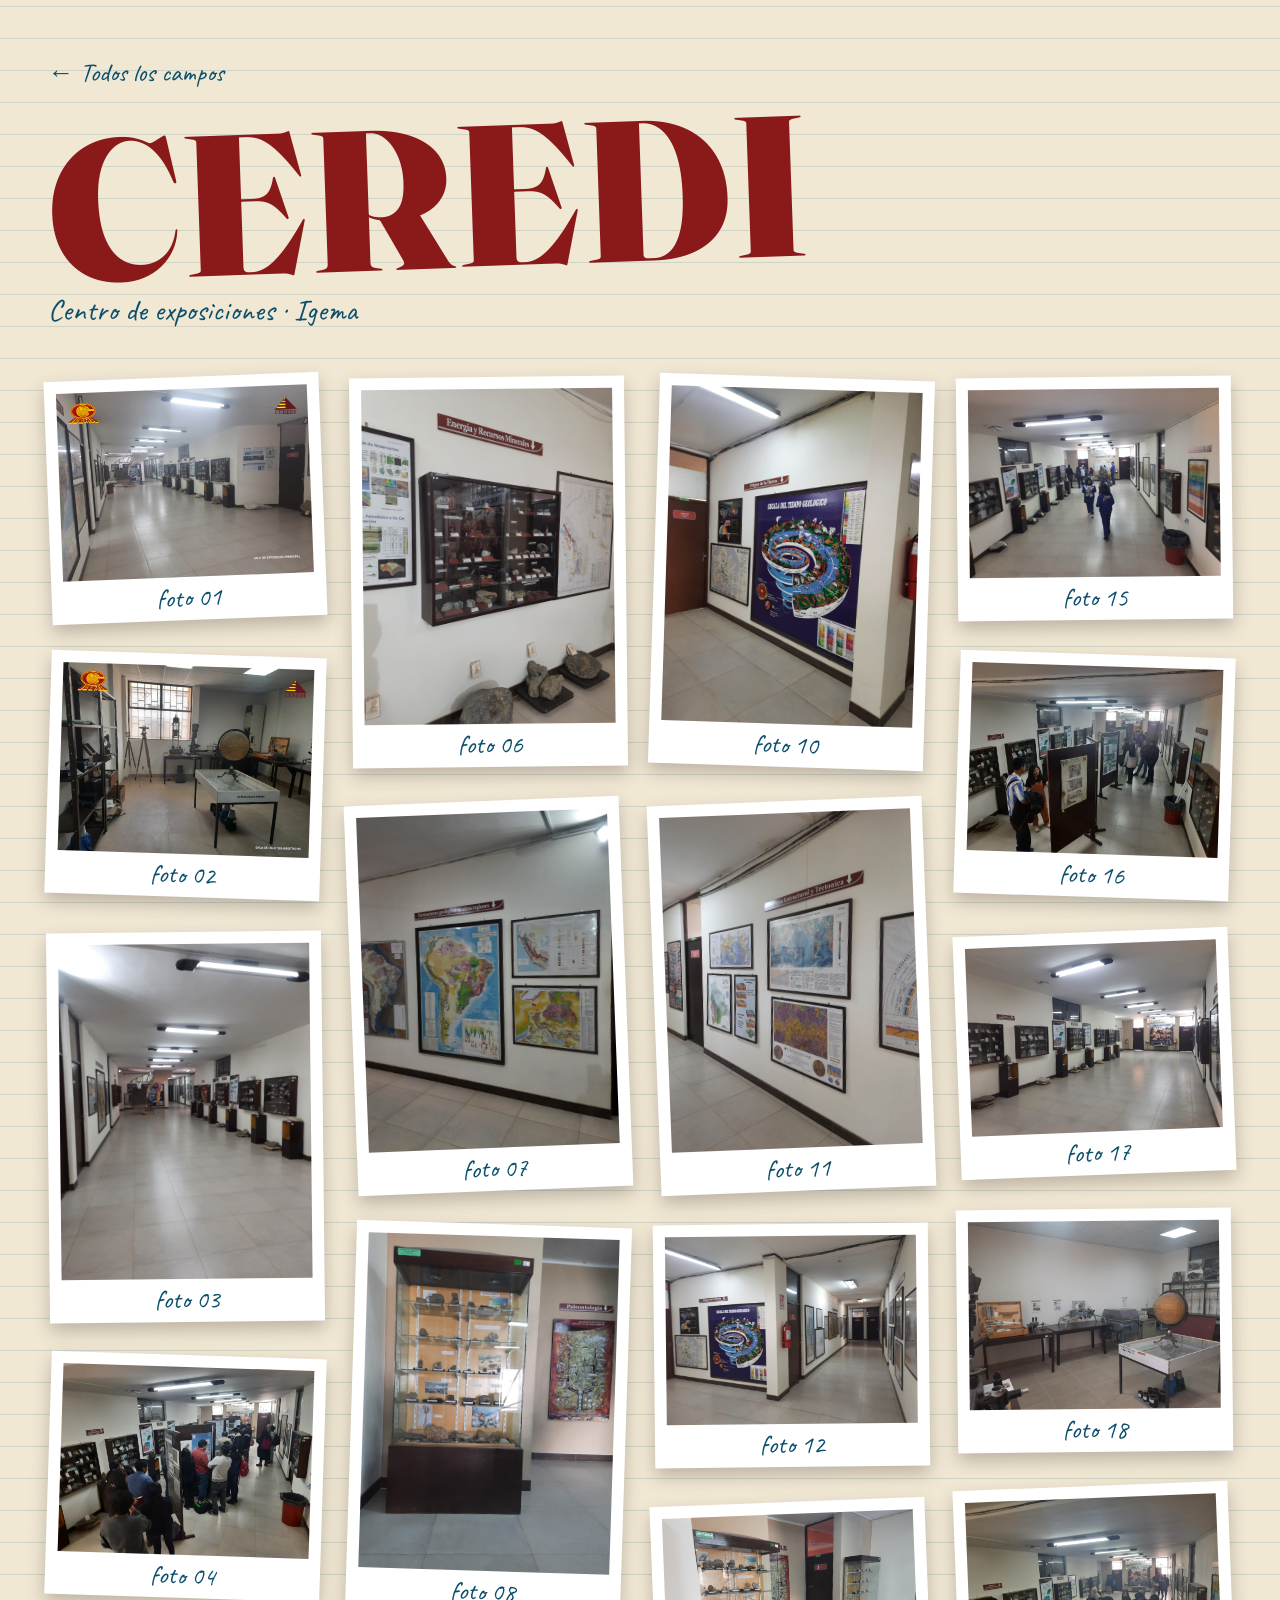
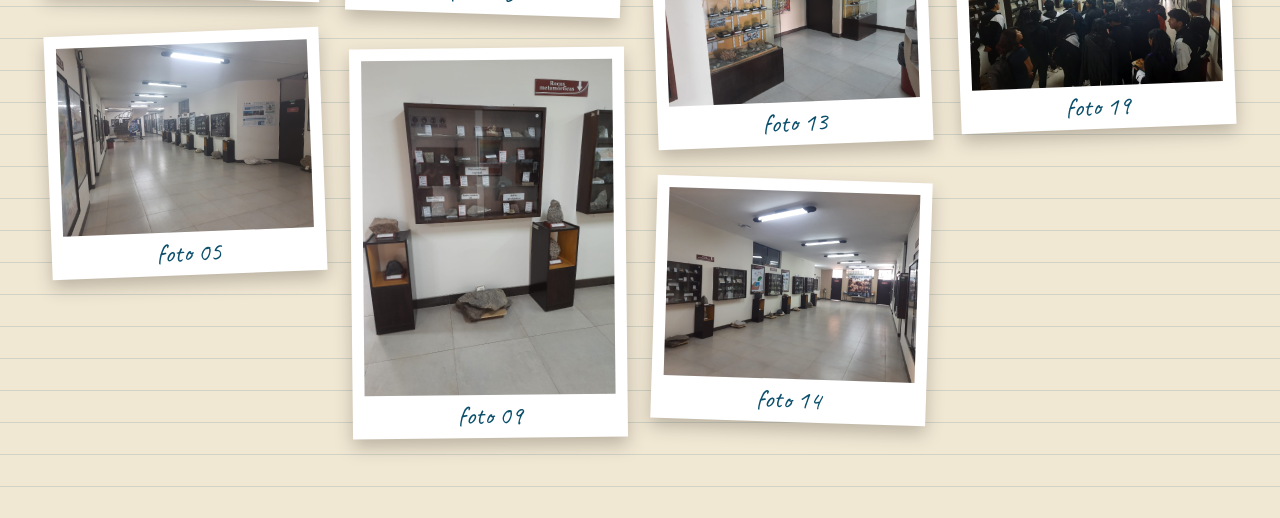
==== ceredi/index.html @ a52dafde "Add files via upload" ====
<!doctype html>
<html lang="es">
<head>
<meta charset="utf-8">
<meta name="viewport" content="width=device-width, initial-scale=1">
<title>CEREDI · Cuaderno de campo · Igema</title>
<link rel="preconnect" href="https://fonts.googleapis.com">
<link rel="preconnect" href="https://fonts.gstatic.com" crossorigin>
<link rel="stylesheet" href="https://fonts.googleapis.com/css2?family=Caveat:wght@500&family=Fraunces:wght@900&display=swap">
<link rel="stylesheet" href="/assets/gallery.css">
</head>
<body>

<div class="r">
  <a class="back" href="/">← Todos los campos</a>
  <h1>CEREDI</h1>
  <p class="sub">Centro de exposiciones · Igema</p>

  <!-- Las fotos se cargan desde la lista de abajo -->
  <main class="g" id="galeria"></main>
</div>

<!-- Visor -->
<div class="lb" id="lb" role="dialog" aria-modal="true" aria-label="Visor de fotos" aria-hidden="true">
  <button class="lb-close" id="lbClose" aria-label="Cerrar">✕</button>
  <button class="lb-prev"  id="lbPrev"  aria-label="Foto anterior">‹</button>
  <button class="lb-next"  id="lbNext"  aria-label="Foto siguiente">›</button>
  <figure class="lb-frame">
    <img class="lb-img" id="lbImg" alt="">
    <figcaption class="lb-cap"><span id="lbText"></span><span class="lb-count" id="lbCount"></span></figcaption>
  </figure>
</div>

<script src="/assets/gallery.js"></script>
<script>
/* ============================================================
   LISTA DE FOTOS de CEREDI (carpeta: /fotos_ceredi/ en la raíz del sitio)
   Para agregar una foto nueva, añade una línea con su nombre.
   Para cambiar el pie de foto, cambia el texto después de la coma.
   ============================================================ */
IgemaGallery.init({
  carpeta: '/fotos_ceredi/',
  fotos: [
    ['fotos_ceredi_1.jpg',    'foto 01'],
    ['fotos_ceredi_2.jpg',    'foto 02'],
    ['fotos_ceredi_3.jpeg',   'foto 03'],
    ['fotos_ceredi_4.jpeg',   'foto 04'],
    ['fotos_ceredi_5.jpeg',   'foto 05'],
    ['fotos_ceredi_6.jpeg',   'foto 06'],
    ['fotos_ceredi_7.jpeg',   'foto 07'],
    ['fotos_ceredi_8.jpeg',   'foto 08'],
    ['fotos_ceredi_9.jpeg',   'foto 09'],
    ['fotos_ceredi_10.jpeg',  'foto 10'],
    ['fotos_ceredi_11.jpeg',  'foto 11'],
    ['fotos_ceredi_12.jpeg',  'foto 12'],
    ['fotos_ceredi_13.jpeg',  'foto 13'],
    ['fotos_ceredi_14.jpeg',  'foto 14'],
    ['fotos_ceredi_15.jpeg',  'foto 15'],
    ['fotos_ceredi_16.jpeg',  'foto 16'],
    ['fotos_ceredi_17.jpeg',  'foto 17'],
    ['fotos_ceredi_18.jpeg',  'foto 18'],
    ['fotos_ceredi_19.jpeg',  'foto 19']
  ]
});
</script>
</body>
</html>
---- assets/gallery.css ----
*{box-sizing:border-box}
body{margin:0}
h1,p{margin:0}

:root{
  --bg:#F1E8D4;
  --line:rgba(11,79,108,.14);
  --ink:#1C1210;
  --red:#8A1A1A;
  --blue:#0B4F6C;
  --shadow:rgba(28,18,16,.25);
  --shadow-hover:rgba(28,18,16,.35);
}

/* ---------- Hoja de cuaderno ---------- */
.r{
  background:var(--bg) repeating-linear-gradient(0deg,transparent 0 31px,var(--line) 31px 32px);
  color:var(--ink);
  font-family:'Caveat',cursive;
  padding:56px 48px 80px;
  min-height:100vh;
}
h1{
  font:900 clamp(72px,16vw,200px)/.9 'Fraunces',serif;
  color:var(--red);
  transform:rotate(-2deg);
}
.sub{font-size:30px;color:var(--blue);margin:12px 0 48px}
.back{
  display:inline-block;
  font-size:26px;
  color:var(--blue);
  text-decoration:none;
  margin-bottom:10px;
}
.back:hover,.back:focus-visible{text-decoration:underline}

/* ---------- Galería (columnas nativas de CSS: sin JS para repartir fotos) ---------- */
.g{column-count:2;column-gap:28px}
@media(min-width:700px){.g{column-count:3}}
@media(min-width:1000px){.g{column-count:4}}

.t{
  break-inside:avoid;
  -webkit-column-break-inside:avoid;
  margin:0 0 34px;
  background:#fff;
  padding:12px 12px 6px;
  box-shadow:0 8px 18px var(--shadow);
  position:relative;
  cursor:zoom-in;
  transition:transform .35s,box-shadow .35s;
  -webkit-tap-highlight-color:transparent;
}
.t:nth-child(odd){transform:rotate(-2.2deg)}
.t:nth-child(even){transform:rotate(1.8deg)}
.t:nth-child(3n){transform:rotate(-.6deg)}
.t:hover,.t:focus-visible{
  transform:rotate(0) scale(1.07);
  z-index:3;
  box-shadow:0 22px 36px var(--shadow-hover);
  outline:none;
}
.t:focus-visible{outline:3px solid var(--blue);outline-offset:4px}

.t img{
  display:block;
  width:100%;
  height:auto;
  background:linear-gradient(135deg,var(--red),#4A0D10); /* placeholder mientras carga */
  color:transparent;
  aspect-ratio:3/2;
}
.t img.ok{aspect-ratio:auto}
.t figcaption{
  font-size:26px;
  color:var(--blue);
  text-align:center;
  padding-top:4px;
}

@media(max-width:700px){
  .r{padding:40px 20px 60px}
  .sub{font-size:24px}
  .g{gap:18px}
  .t{margin-bottom:26px}
  .t figcaption{font-size:22px}
}

/* ---------- Visor (lightbox) ---------- */
.lb{
  position:fixed;inset:0;z-index:100;
  display:flex;align-items:center;justify-content:center;
  background:rgba(20,10,8,.88);
  backdrop-filter:blur(3px);
  opacity:0;visibility:hidden;
  transition:opacity .25s,visibility .25s;
  padding:16px;
}
.lb.open{opacity:1;visibility:visible}
.lb-frame{
  position:relative;
  margin:0;
  background:#fff;
  padding:14px 14px 6px;
  box-shadow:0 30px 70px rgba(0,0,0,.55);
  transform:scale(.94) rotate(-1deg);
  transition:transform .3s;
  max-width:100%;
}
.lb.open .lb-frame{transform:scale(1) rotate(0)}
.lb-img{
  display:block;
  width:auto;height:auto;
  max-width:min(1100px,calc(100vw - 32px - 28px));
  max-height:calc(100vh - 32px - 20px - 52px);
  max-height:calc(100dvh - 32px - 20px - 52px);
  background:#4A0D10;
  transition:opacity .2s;
}
.lb-img.fade{opacity:0}
.lb-cap{
  display:flex;justify-content:space-between;align-items:center;
  font-size:26px;color:var(--blue);
  padding:4px 4px 2px;
  min-height:46px;
}
.lb-count{font-size:22px;color:var(--red)}

.lb button{
  position:absolute;
  border:0;cursor:pointer;
  font:500 34px/1 'Caveat',cursive;
  color:var(--bg);
  background:rgba(241,232,212,.12);
  width:52px;height:52px;border-radius:50%;
  display:grid;place-items:center;
  transition:background .2s,transform .2s;
  -webkit-tap-highlight-color:transparent;
}
.lb button:hover,.lb button:focus-visible{background:var(--red);transform:scale(1.08);outline:none}
.lb-close{top:16px;right:16px}
.lb-prev{left:16px;top:50%;margin-top:-26px}
.lb-next{right:16px;top:50%;margin-top:-26px}

@media(max-width:700px){
  .lb{padding:10px}
  .lb-prev,.lb-next{top:auto;bottom:14px;margin:0}
  .lb-prev{left:calc(50% - 64px)}
  .lb-next{right:calc(50% - 64px)}
  .lb-close{top:10px;right:10px;width:44px;height:44px}
  .lb-img{
    max-width:calc(100vw - 20px - 28px);
    max-height:calc(100vh - 20px - 20px - 52px - 70px);
    max-height:calc(100dvh - 20px - 20px - 52px - 70px);
  }
}
body.lb-lock{overflow:hidden}

@media(prefers-reduced-motion:reduce){
  .t,.lb,.lb-frame,.lb-img{transition:none}
}
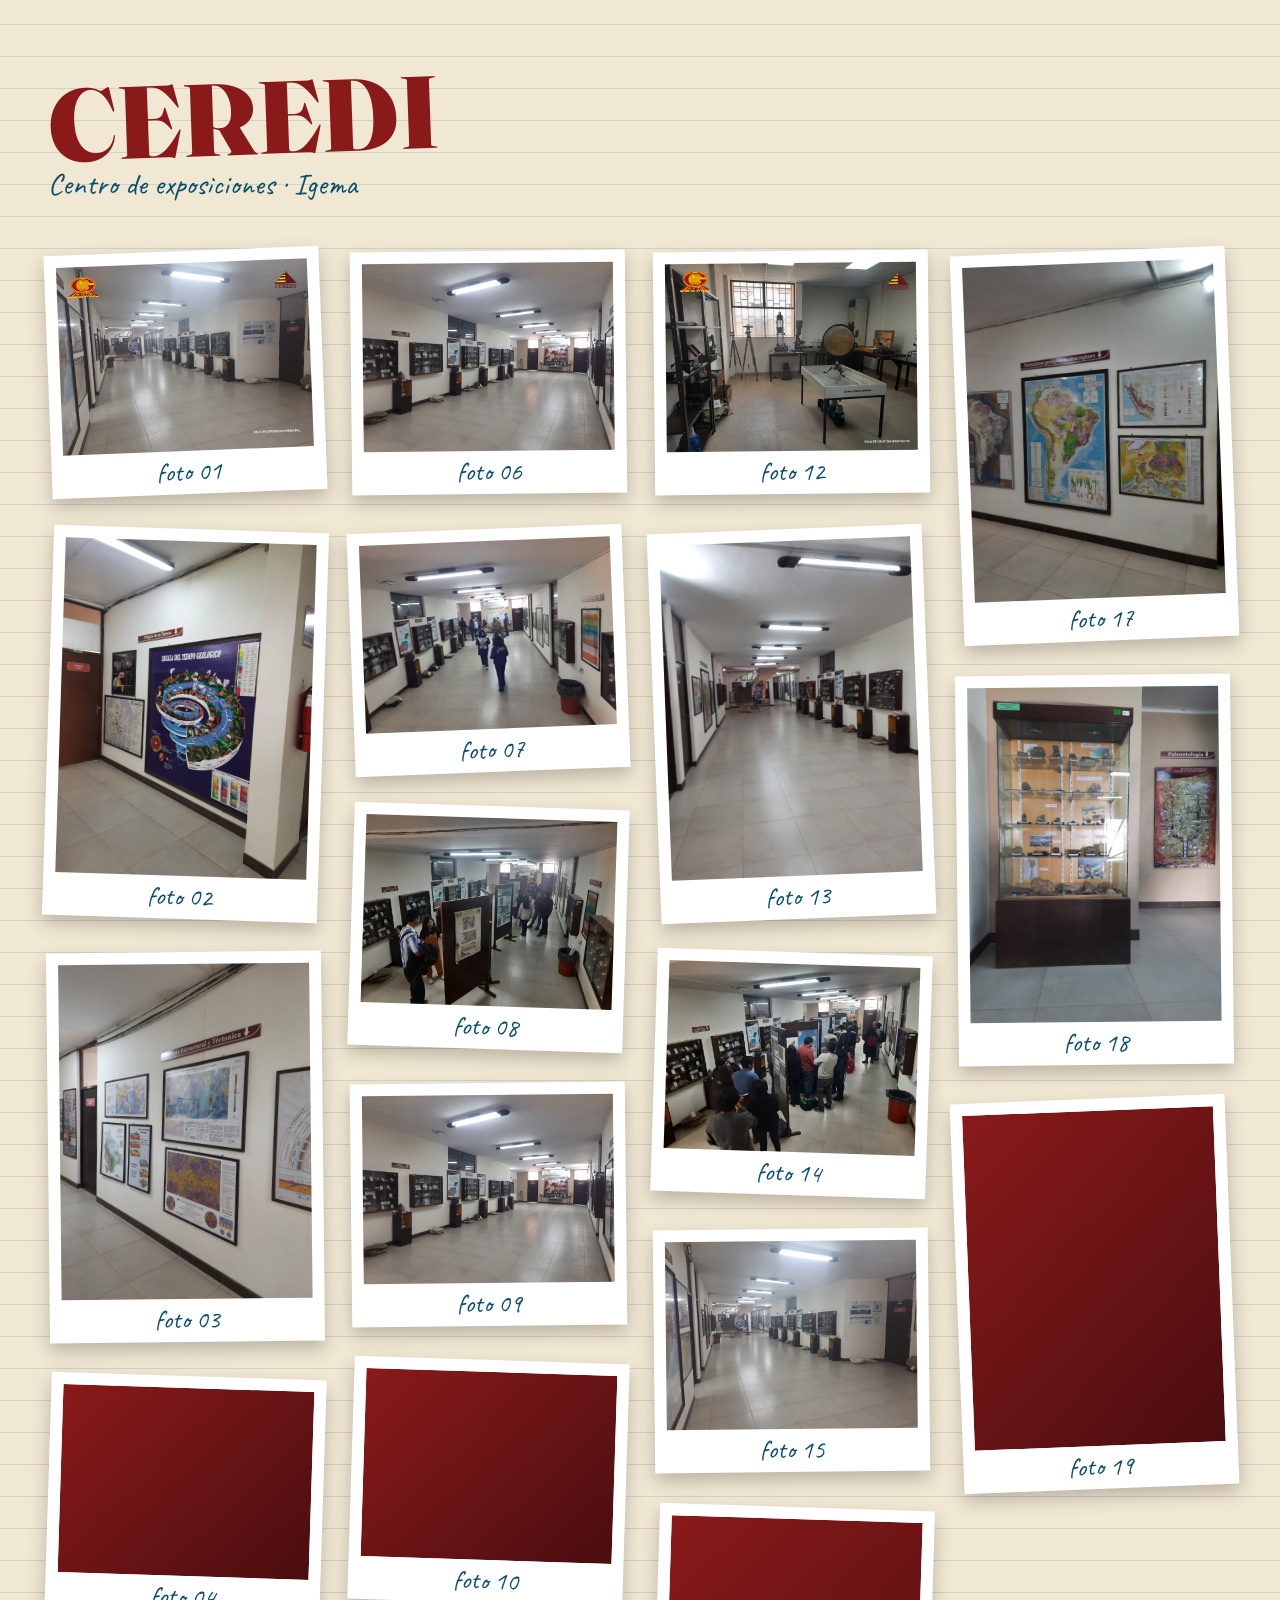
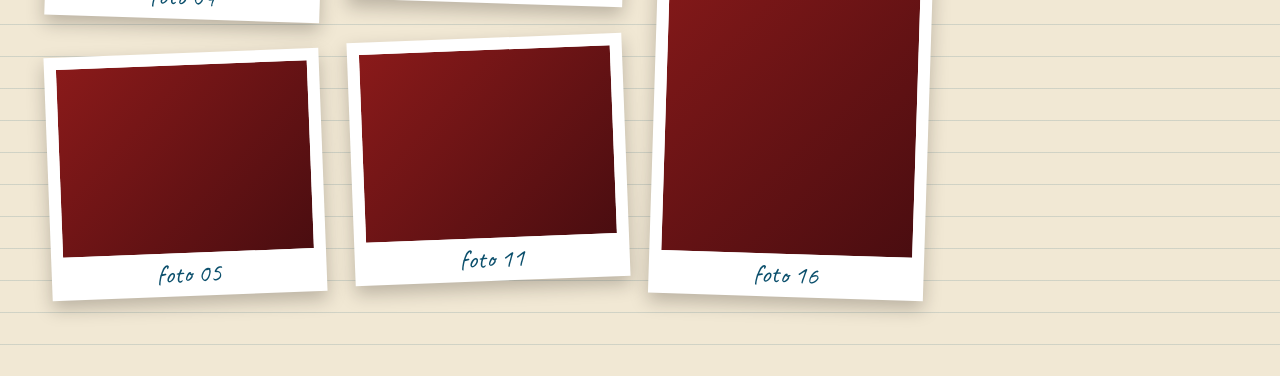
==== commit ce047589: "Add files via upload" ====
--- a/ceredi/index.html
+++ b/ceredi/index.html
@@ -12,15 +12,13 @@
 <body>
 
 <div class="r">
-  <a class="back" href="/">← Todos los campos</a>
   <h1>CEREDI</h1>
   <p class="sub">Centro de exposiciones · Igema</p>
 
-  <!-- Las fotos se cargan desde la lista de abajo -->
+  <!-- Las fotos se detectan solas desde fotos-ceredi/ -->
   <main class="g" id="galeria"></main>
 </div>
 
-<!-- Visor -->
 <div class="lb" id="lb" role="dialog" aria-modal="true" aria-label="Visor de fotos" aria-hidden="true">
   <button class="lb-close" id="lbClose" aria-label="Cerrar">✕</button>
   <button class="lb-prev"  id="lbPrev"  aria-label="Foto anterior">‹</button>
@@ -33,35 +31,7 @@
 
 <script src="/assets/gallery.js"></script>
 <script>
-/* ============================================================
-   LISTA DE FOTOS de CEREDI (carpeta: /fotos_ceredi/ en la raíz del sitio)
-   Para agregar una foto nueva, añade una línea con su nombre.
-   Para cambiar el pie de foto, cambia el texto después de la coma.
-   ============================================================ */
-IgemaGallery.init({
-  carpeta: '/fotos_ceredi/',
-  fotos: [
-    ['fotos_ceredi_1.jpg',    'foto 01'],
-    ['fotos_ceredi_2.jpg',    'foto 02'],
-    ['fotos_ceredi_3.jpeg',   'foto 03'],
-    ['fotos_ceredi_4.jpeg',   'foto 04'],
-    ['fotos_ceredi_5.jpeg',   'foto 05'],
-    ['fotos_ceredi_6.jpeg',   'foto 06'],
-    ['fotos_ceredi_7.jpeg',   'foto 07'],
-    ['fotos_ceredi_8.jpeg',   'foto 08'],
-    ['fotos_ceredi_9.jpeg',   'foto 09'],
-    ['fotos_ceredi_10.jpeg',  'foto 10'],
-    ['fotos_ceredi_11.jpeg',  'foto 11'],
-    ['fotos_ceredi_12.jpeg',  'foto 12'],
-    ['fotos_ceredi_13.jpeg',  'foto 13'],
-    ['fotos_ceredi_14.jpeg',  'foto 14'],
-    ['fotos_ceredi_15.jpeg',  'foto 15'],
-    ['fotos_ceredi_16.jpeg',  'foto 16'],
-    ['fotos_ceredi_17.jpeg',  'foto 17'],
-    ['fotos_ceredi_18.jpeg',  'foto 18'],
-    ['fotos_ceredi_19.jpeg',  'foto 19']
-  ]
-});
+  IgemaGallery.init({ carpeta: '/fotos-ceredi/' });
 </script>
 </body>
 </html>
--- a/assets/gallery.css
+++ b/assets/gallery.css
@@ -19,11 +19,19 @@
   font-family:'Caveat',cursive;
   padding:56px 48px 80px;
   min-height:100vh;
+  overflow-x:hidden; /* el título rotado nunca empuja un scroll lateral */
 }
 h1{
-  font:900 clamp(72px,16vw,200px)/.9 'Fraunces',serif;
+  /* clamp(mínimo, preferido-según-ancho, máximo): así títulos cortos
+     (Igema, CEREDI) se ven grandes, y títulos largos (Servicios
+     Complementarios) se achican solos en vez de salirse de pantalla */
+  font:900 clamp(1.8rem,8vw,170px)/.95 'Fraunces',serif;
   color:var(--red);
   transform:rotate(-2deg);
+  max-width:100%;
+  overflow-wrap:break-word;
+  word-break:break-word;
+  hyphens:auto;
 }
 .sub{font-size:30px;color:var(--blue);margin:12px 0 48px}
 .back{
@@ -77,6 +85,22 @@
   color:var(--blue);
   text-align:center;
   padding-top:4px;
+}
+
+.vacio{
+  font-size:30px;
+  color:var(--blue);
+  opacity:.8;
+}
+
+/* Tarjeta del hub cuando una carpeta todavía no tiene foto_1:
+   mismo marco blanco y sombra que una foto real, solo que el
+   "hueco de la foto" queda con el degradé de carga en vez de una imagen */
+.campo .ph{
+  display:block;
+  width:100%;
+  aspect-ratio:3/2;
+  background:linear-gradient(135deg,var(--red),#4A0D10);
 }
 
 @media(max-width:700px){
